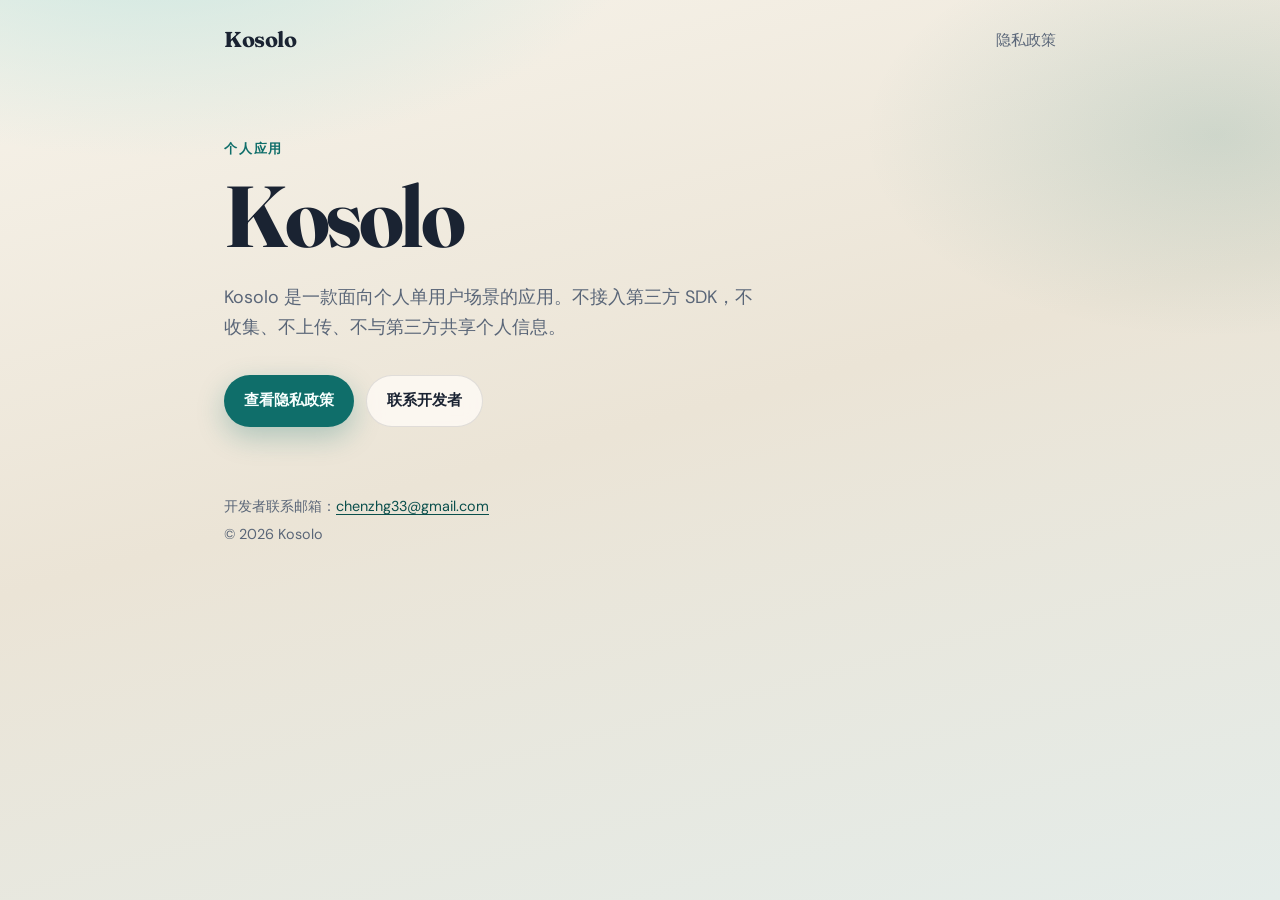
==== index.html @ 1582545b "为 Google Play 审核添加 GitHub Pages 主页与隐私政策。 Co-authored-by: Cursor <cursoragent@cursor.com>" ====
<!DOCTYPE html>
<html lang="zh-CN">
<head>
  <meta charset="UTF-8" />
  <meta name="viewport" content="width=device-width, initial-scale=1" />
  <title>Kosolo</title>
  <meta name="description" content="Kosolo — 个人单用户应用" />
  <link rel="preconnect" href="https://fonts.googleapis.com" />
  <link rel="preconnect" href="https://fonts.gstatic.com" crossorigin />
  <link href="https://fonts.googleapis.com/css2?family=DM+Sans:ital,opsz,wght@0,9..40,400;0,9..40,500;0,9..40,600;0,9..40,700;1,9..40,400&family=Fraunces:opsz,wght@9..144,600;9..144,700&display=swap" rel="stylesheet" />
  <link rel="stylesheet" href="styles.css" />
</head>
<body>
  <div class="bg" aria-hidden="true"></div>
  <header class="site-header">
    <a class="brand" href="./">Kosolo</a>
    <nav>
      <a href="./privacy.html">隐私政策</a>
    </nav>
  </header>

  <main class="hero">
    <p class="eyebrow">个人应用</p>
    <h1>Kosolo</h1>
    <p class="lede">
      Kosolo 是一款面向个人单用户场景的应用。不接入第三方 SDK，不收集、不上传、不与第三方共享个人信息。
    </p>
    <div class="actions">
      <a class="btn primary" href="./privacy.html">查看隐私政策</a>
      <a class="btn ghost" href="mailto:chenzhg33@gmail.com">联系开发者</a>
    </div>
  </main>

  <footer class="site-footer">
    <p>开发者联系邮箱：<a href="mailto:chenzhg33@gmail.com">chenzhg33@gmail.com</a></p>
    <p>© <span id="year"></span> Kosolo</p>
  </footer>

  <script>
    document.getElementById("year").textContent = new Date().getFullYear();
  </script>
</body>
</html>
---- styles.css ----
:root {
  --ink: #1a2332;
  --muted: #5a6678;
  --paper: #f3efe6;
  --surface: rgba(255, 252, 247, 0.78);
  --line: rgba(26, 35, 50, 0.12);
  --accent: #0f6e6a;
  --accent-deep: #0a4f4c;
  --glow: #c8e6e0;
  --radius: 14px;
  --shadow: 0 18px 50px rgba(26, 35, 50, 0.08);
  --font-display: "Fraunces", "Songti SC", "Noto Serif SC", serif;
  --font-body: "DM Sans", "PingFang SC", "Noto Sans SC", sans-serif;
}

* {
  box-sizing: border-box;
}

html {
  scroll-behavior: smooth;
}

body {
  margin: 0;
  min-height: 100vh;
  color: var(--ink);
  font-family: var(--font-body);
  background: var(--paper);
  line-height: 1.65;
  position: relative;
  overflow-x: hidden;
}

.bg {
  position: fixed;
  inset: 0;
  z-index: -1;
  background:
    radial-gradient(ellipse 70% 50% at 12% -10%, var(--glow), transparent 55%),
    radial-gradient(ellipse 55% 45% at 95% 15%, rgba(15, 110, 106, 0.14), transparent 50%),
    linear-gradient(165deg, #f7f3ea 0%, #ebe4d6 48%, #e4ece9 100%);
}

a {
  color: var(--accent-deep);
  text-decoration-thickness: 1px;
  text-underline-offset: 3px;
}

a:hover {
  color: var(--accent);
}

.site-header {
  display: flex;
  align-items: center;
  justify-content: space-between;
  max-width: 880px;
  margin: 0 auto;
  padding: 1.4rem 1.5rem 0.5rem;
  animation: rise 0.7s ease both;
}

.brand {
  font-family: var(--font-display);
  font-size: 1.35rem;
  font-weight: 700;
  color: var(--ink);
  text-decoration: none;
  letter-spacing: -0.02em;
}

.site-header nav a {
  font-size: 0.95rem;
  font-weight: 500;
  color: var(--muted);
  text-decoration: none;
}

.site-header nav a:hover,
.site-header nav a[aria-current="page"] {
  color: var(--accent-deep);
}

.hero {
  max-width: 880px;
  margin: 0 auto;
  padding: 4.5rem 1.5rem 3rem;
  animation: rise 0.85s 0.08s ease both;
}

.eyebrow {
  margin: 0 0 0.75rem;
  font-size: 0.8rem;
  font-weight: 600;
  letter-spacing: 0.14em;
  text-transform: uppercase;
  color: var(--accent);
}

.hero h1 {
  margin: 0;
  font-family: var(--font-display);
  font-size: clamp(3.2rem, 10vw, 5.4rem);
  font-weight: 700;
  letter-spacing: -0.04em;
  line-height: 1.05;
}

.lede {
  max-width: 34rem;
  margin: 1.35rem 0 0;
  font-size: 1.12rem;
  color: var(--muted);
}

.actions {
  display: flex;
  flex-wrap: wrap;
  gap: 0.75rem;
  margin-top: 2rem;
}

.btn {
  display: inline-flex;
  align-items: center;
  justify-content: center;
  padding: 0.8rem 1.25rem;
  border-radius: 999px;
  font-weight: 600;
  font-size: 0.95rem;
  text-decoration: none;
  transition: transform 0.18s ease, background 0.18s ease, color 0.18s ease, box-shadow 0.18s ease;
}

.btn:active {
  transform: scale(0.97);
}

.btn.primary {
  background: var(--accent);
  color: #f7fffe;
  box-shadow: 0 10px 28px rgba(15, 110, 106, 0.28);
}

.btn.primary:hover {
  background: var(--accent-deep);
  color: #fff;
}

.btn.ghost {
  background: var(--surface);
  color: var(--ink);
  border: 1px solid var(--line);
  backdrop-filter: blur(8px);
}

.btn.ghost:hover {
  border-color: rgba(15, 110, 106, 0.35);
  color: var(--accent-deep);
}

.doc {
  max-width: 760px;
  margin: 0 auto;
  padding: 2.5rem 1.5rem 2rem;
  animation: rise 0.75s ease both;
}

.doc h1 {
  margin: 0;
  font-family: var(--font-display);
  font-size: clamp(2rem, 5vw, 2.75rem);
  letter-spacing: -0.03em;
  line-height: 1.15;
}

.meta {
  margin: 1rem 0 2rem;
  padding: 1rem 1.15rem;
  background: var(--surface);
  border: 1px solid var(--line);
  border-radius: var(--radius);
  box-shadow: var(--shadow);
  color: var(--muted);
  font-size: 0.95rem;
}

.doc section {
  margin-bottom: 1.75rem;
  padding-bottom: 1.75rem;
  border-bottom: 1px solid var(--line);
}

.doc section:last-of-type {
  border-bottom: 0;
  padding-bottom: 0;
}

.doc h2 {
  margin: 0 0 0.65rem;
  font-size: 1.15rem;
  font-weight: 700;
  letter-spacing: -0.01em;
}

.doc p,
.doc ul {
  margin: 0 0 0.85rem;
  color: var(--muted);
}

.doc p:last-child,
.doc ul:last-child {
  margin-bottom: 0;
}

.doc ul {
  padding-left: 1.2rem;
}

.doc li {
  margin-bottom: 0.35rem;
}

.doc strong {
  color: var(--ink);
  font-weight: 600;
}

.site-footer {
  max-width: 880px;
  margin: 0 auto;
  padding: 1rem 1.5rem 2.5rem;
  color: var(--muted);
  font-size: 0.9rem;
  animation: rise 0.9s 0.12s ease both;
}

.site-footer p {
  margin: 0.25rem 0;
}

@keyframes rise {
  from {
    opacity: 0;
    transform: translateY(12px);
  }
  to {
    opacity: 1;
    transform: translateY(0);
  }
}

@media (max-width: 560px) {
  .hero {
    padding-top: 3rem;
  }

  .actions {
    flex-direction: column;
    align-items: stretch;
  }

  .btn {
    width: 100%;
  }
}

@media (prefers-reduced-motion: reduce) {
  *,
  *::before,
  *::after {
    animation: none !important;
    transition: none !important;
  }
}
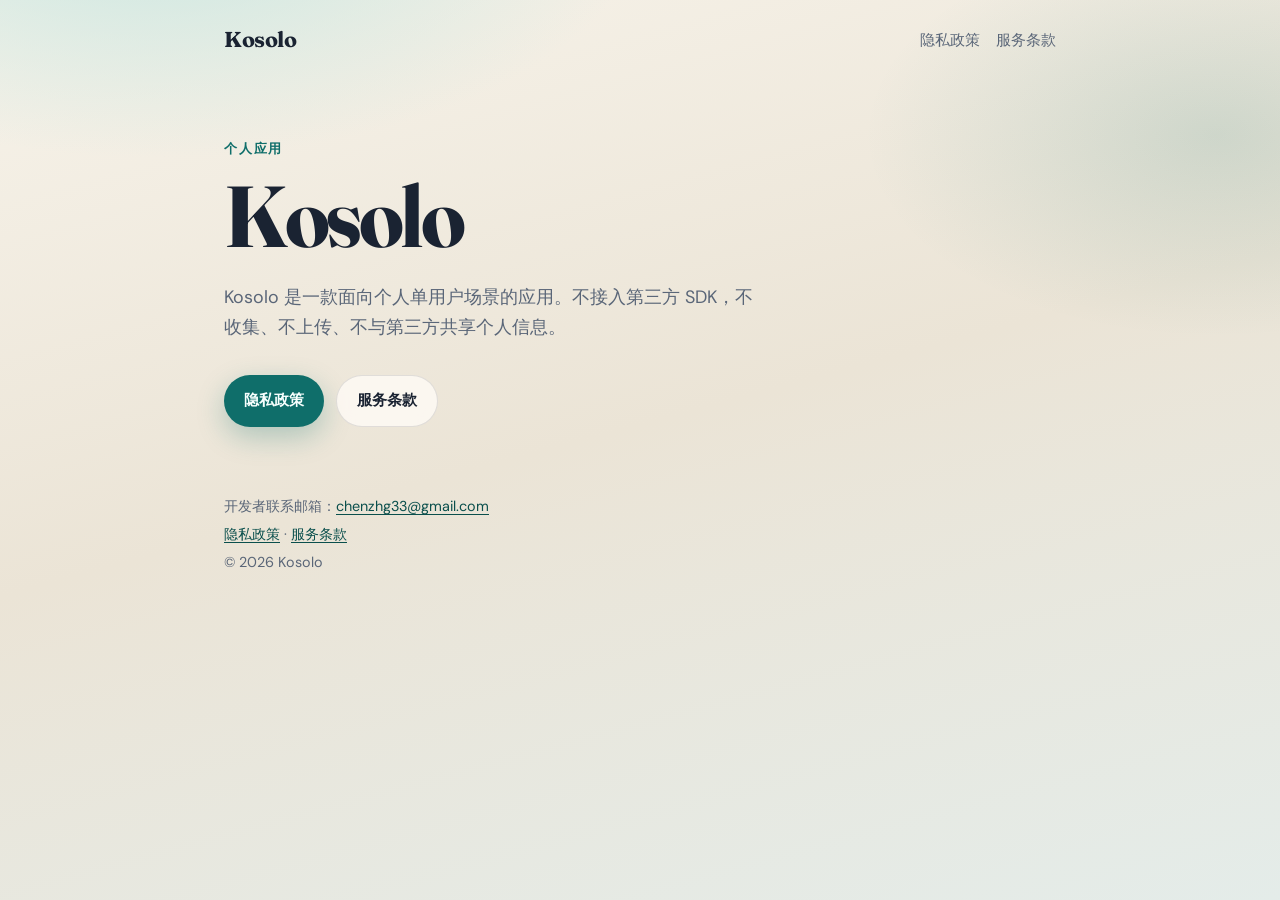
==== commit af73702d: "添加公开服务条款页面，供 Play Console 填写 Terms of Service 链接。 Co-authored-by: Cursor <cursoragent@cursor.com>" ====
--- a/index.html
+++ b/index.html
@@ -16,6 +16,7 @@
     <a class="brand" href="./">Kosolo</a>
     <nav>
       <a href="./privacy.html">隐私政策</a>
+      <a href="./terms.html">服务条款</a>
     </nav>
   </header>
 
@@ -26,13 +27,14 @@
       Kosolo 是一款面向个人单用户场景的应用。不接入第三方 SDK，不收集、不上传、不与第三方共享个人信息。
     </p>
     <div class="actions">
-      <a class="btn primary" href="./privacy.html">查看隐私政策</a>
-      <a class="btn ghost" href="mailto:chenzhg33@gmail.com">联系开发者</a>
+      <a class="btn primary" href="./privacy.html">隐私政策</a>
+      <a class="btn ghost" href="./terms.html">服务条款</a>
     </div>
   </main>
 
   <footer class="site-footer">
     <p>开发者联系邮箱：<a href="mailto:chenzhg33@gmail.com">chenzhg33@gmail.com</a></p>
+    <p><a href="./privacy.html">隐私政策</a> · <a href="./terms.html">服务条款</a></p>
     <p>© <span id="year"></span> Kosolo</p>
   </footer>
 
--- a/styles.css
+++ b/styles.css
@@ -71,6 +71,12 @@
   letter-spacing: -0.02em;
 }
 
+.site-header nav {
+  display: flex;
+  align-items: center;
+  gap: 1rem;
+}
+
 .site-header nav a {
   font-size: 0.95rem;
   font-weight: 500;
